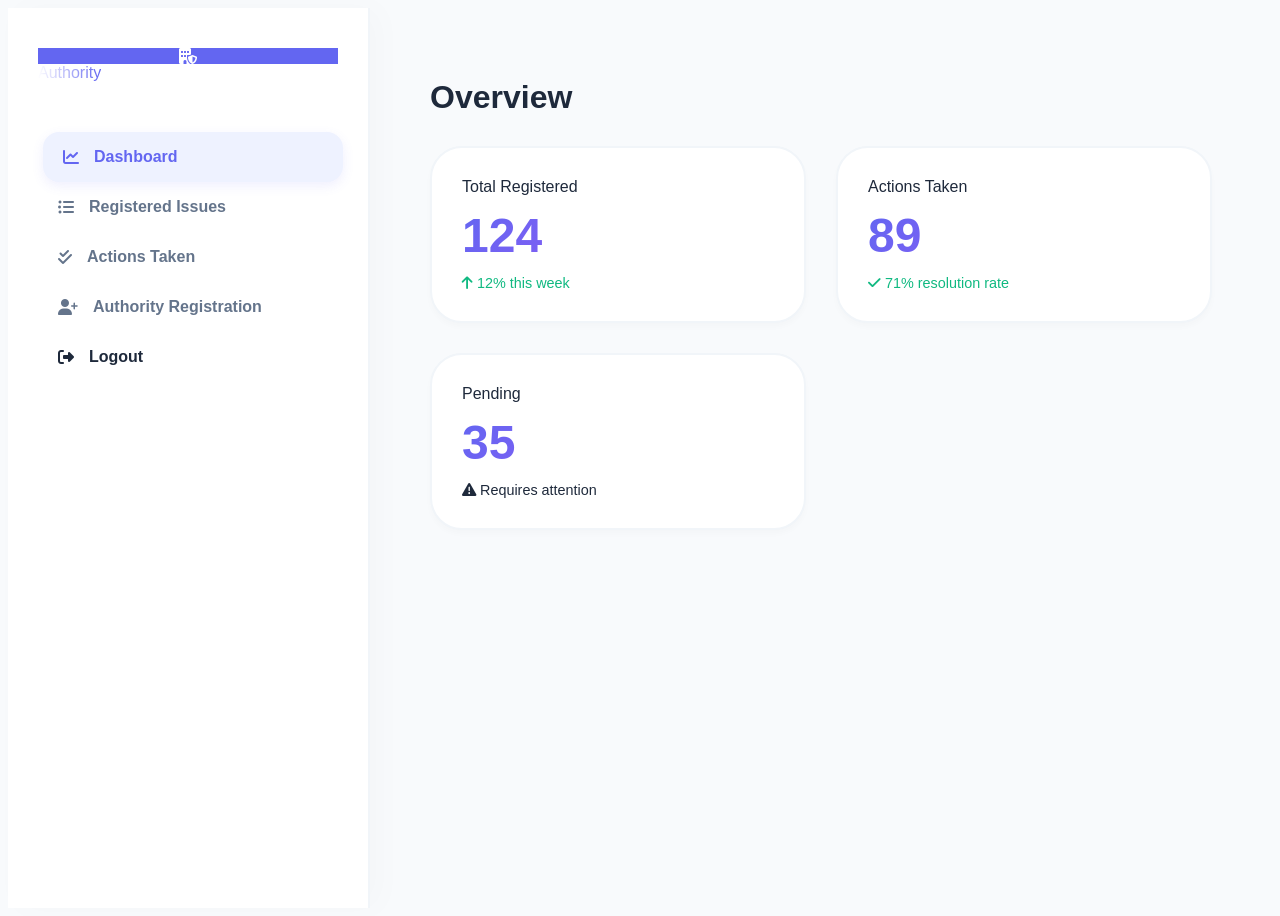
==== templates/authority.html @ a24447d0 "feat: initialize SafeVoice project structure with Flask backend and responsive dashboard UI componen" ====
<!DOCTYPE html>
<html lang="en">
<head>
    <meta charset="UTF-8">
    <meta name="viewport" content="width=device-width, initial-scale=1.0">
    <title>SafeVoice | Authority Portal</title>
    <link rel="stylesheet" href="{{ url_for('static', filename='css/style.css') }}">
    <link rel="stylesheet" href="https://cdnjs.cloudflare.com/ajax/libs/font-awesome/6.4.0/css/all.min.css">
    <style>
        :root {
            --auth-primary: #6366f1;
            --auth-secondary: #10b981;
            --sidebar-bg: #ffffff;
            --main-bg: #f8fafc;
            --primary-gradient: linear-gradient(135deg, #6366f1 0%, #a855f7 100%);
        }

        body {
            display: flex;
            min-height: 100vh;
            background: var(--main-bg);
            color: #1e293b;
            font-family: 'Outfit', sans-serif;
        }

        .sidebar {
            width: 300px;
            background: var(--sidebar-bg);
            border-right: 2px solid #f1f5f9;
            padding: 40px 30px;
            display: flex;
            flex-direction: column;
            gap: 50px;
            box-shadow: 10px 0 30px rgba(0,0,0,0.02);
            z-index: 10;
        }

        .main-content {
            flex: 1;
            padding: 50px 60px;
            overflow-y: auto;
            animation: fadeIn 0.8s ease-out;
        }

        .nav-item {
            display: flex;
            align-items: center;
            gap: 15px;
            padding: 16px 20px;
            border-radius: 16px;
            color: #64748b;
            text-decoration: none;
            transition: 0.4s cubic-bezier(0.4, 0, 0.2, 1);
            cursor: pointer;
            font-weight: 700;
        }

        .nav-item:hover, .nav-item.active {
            background: #f1f5f9;
            color: var(--auth-primary);
            transform: translateX(5px);
        }

        .nav-item.active {
            background: #eef2ff;
            box-shadow: 0 4px 12px rgba(99, 102, 241, 0.1);
        }

        .stats-grid {
            display: grid;
            grid-template-columns: repeat(auto-fit, minmax(260px, 1fr));
            gap: 30px;
            margin-bottom: 50px;
        }

        .stat-card {
            background: white;
            padding: 30px;
            border-radius: 32px;
            border: 2px solid #f1f5f9;
            display: flex;
            flex-direction: column;
            gap: 12px;
            transition: 0.4s;
            box-shadow: 0 4px 6px rgba(0,0,0,0.02);
        }

        .stat-card:hover {
            transform: translateY(-10px);
            box-shadow: 0 20px 40px rgba(0,0,0,0.05);
            border-color: #e2e8f0;
        }

        .stat-value {
            font-size: 3rem;
            font-weight: 900;
            background: var(--primary-gradient);
            -webkit-background-clip: text;
            -webkit-text-fill-color: transparent;
        }

        .section-card {
            background: white;
            border: 2px solid #f1f5f9;
            border-radius: 32px;
            padding: 30px;
            margin-bottom: 30px;
            box-shadow: 0 4px 6px rgba(0,0,0,0.02);
        }

        .action-btn {
            background: var(--primary-gradient);
            color: #fff;
            border: none;
            padding: 12px 25px;
            border-radius: 14px;
            cursor: pointer;
            font-weight: 800;
            transition: 0.3s;
            box-shadow: 0 8px 15px rgba(99, 102, 241, 0.2);
        }

        .action-btn:hover {
            transform: translateY(-3px);
            box-shadow: 0 12px 25px rgba(99, 102, 241, 0.3);
        }

        .reg-form input {
            background: #f8fafc;
            border: 2px solid #f1f5f9;
            padding: 14px;
            border-radius: 14px;
            color: #1e293b;
            margin-bottom: 15px;
            width: 100%;
            transition: 0.3s;
        }

        .reg-form input:focus {
            outline: none;
            border-color: var(--auth-primary);
            background: white;
        }

        .problem-item {
            display: flex;
            justify-content: space-between;
            align-items: center;
            padding: 25px;
            border-bottom: 2px solid #f1f5f9;
            transition: 0.3s;
        }

        .problem-item:last-child { border-bottom: none; }

        .problem-item:hover {
            background: #f8fafc;
        }
    </style>
</head>
<body>
    <div class="sidebar">
        <div class="logo-container">
            <div class="logo-img glass" style="background: var(--auth-primary); color: #fff; display: flex; align-items: center; justify-content: center;">
                <i class="fas fa-building-shield"></i>
            </div>
            <span class="logo-text" style="background: linear-gradient(90deg, #fff, var(--auth-primary)); -webkit-background-clip: text; -webkit-text-fill-color: transparent;">Authority</span>
        </div>

        <div class="nav-list">
            <div class="nav-item active" onclick="showSection('overview')">
                <i class="fas fa-chart-line"></i> Dashboard
            </div>
            <div class="nav-item" onclick="showSection('registered')">
                <i class="fas fa-list-ul"></i> Registered Issues
            </div>
            <div class="nav-item" onclick="showSection('actions')">
                <i class="fas fa-check-double"></i> Actions Taken
            </div>
            <div class="nav-item" onclick="showSection('registration')">
                <i class="fas fa-user-plus"></i> Authority Registration
            </div>
            <a href="/" class="nav-item" style="margin-top: auto; color: var(--danger)">
                <i class="fas fa-sign-out-alt"></i> Logout
            </a>
        </div>
    </div>

    <div class="main-content">
        <!-- Overview Section -->
        <div id="section-overview">
            <h1 style="margin-bottom: 30px;">Overview</h1>
            <div class="stats-grid">
                <div class="stat-card">
                    <span class="text-secondary">Total Registered</span>
                    <span class="stat-value">124</span>
                    <span style="color: var(--auth-secondary); font-size: 0.9rem;"><i class="fas fa-arrow-up"></i> 12% this week</span>
                </div>
                <div class="stat-card">
                    <span class="text-secondary">Actions Taken</span>
                    <span class="stat-value">89</span>
                    <span style="color: var(--auth-secondary); font-size: 0.9rem;"><i class="fas fa-check"></i> 71% resolution rate</span>
                </div>
                <div class="stat-card">
                    <span class="text-secondary">Pending</span>
                    <span class="stat-value">35</span>
                    <span style="color: var(--danger); font-size: 0.9rem;"><i class="fas fa-exclamation-triangle"></i> Requires attention</span>
                </div>
            </div>
        </div>

        <!-- Registered Problems -->
        <div id="section-registered" style="display: none;">
            <h1>Registered Problems</h1>
            <div class="section-card">
                <div class="problem-item">
                    <div>
                        <div class="id-tag">#SV-8293</div>
                        <h3>Broken Street Light in Ward 5</h3>
                        <p class="text-secondary">Submitted 2 hours ago • <i class="fas fa-heart" style="color: var(--accent-pink)"></i> 12 vouches</p>
                    </div>
                    <button class="action-btn" onclick="takeAction('#SV-8293')">Take Action</button>
                </div>
                <div class="problem-item">
                    <div>
                        <div class="id-tag">#SV-9012</div>
                        <h3>Pothole on Main Road</h3>
                        <p class="text-secondary">Submitted 1 day ago • <i class="fas fa-heart" style="color: var(--accent-pink)"></i> 56 vouches</p>
                    </div>
                    <button class="action-btn" onclick="takeAction('#SV-9012')">Take Action</button>
                </div>
            </div>
        </div>

        <!-- Actions Taken -->
        <div id="section-actions" style="display: none;">
            <h1>Actions Taken</h1>
            <div class="section-card">
                <div class="problem-item">
                    <div>
                        <div class="id-tag">#SV-7142</div>
                        <h3>Garbage Overflow fixed</h3>
                        <p class="text-secondary">Resolved May 1, 2026</p>
                    </div>
                    <span class="badge badge-resolved">RESOLVED</span>
                </div>
                <div class="problem-item">
                    <div>
                        <div class="id-tag">#SV-7654</div>
                        <h3>Park Bench Repaired</h3>
                        <p class="text-secondary">Resolved Apr 28, 2026</p>
                    </div>
                    <span class="badge badge-resolved">RESOLVED</span>
                </div>
            </div>
        </div>

        <!-- Authority Registration -->
        <div id="section-registration" style="display: none;">
            <h1>Register New Authority Account</h1>
            <div class="section-card reg-form" style="max-width: 500px;">
                <label>Official Name</label>
                <input type="text" placeholder="e.g. John Doe">
                <label>Department</label>
                <input type="text" placeholder="e.g. Public Works">
                <label>Official Email</label>
                <input type="email" placeholder="e.g. john@gov.in">
                <label>Access Code</label>
                <input type="password" placeholder="••••••••">
                <button class="submit-btn" onclick="alert('Authority Registered Successfully!')">Create Authority Account</button>
            </div>
        </div>
    </div>

    <script>
        function showSection(name) {
            // Hide all
            ['overview', 'registered', 'actions', 'registration'].forEach(s => {
                document.getElementById('section-' + s).style.display = 'none';
            });
            // Show target
            document.getElementById('section-' + name).style.display = 'block';
            
            // Update sidebar active state
            document.querySelectorAll('.nav-item').forEach(item => {
                item.classList.remove('active');
                if(item.innerText.toLowerCase().includes(name)) {
                    item.classList.add('active');
                }
            });
        }

        function takeAction(id) {
            alert('Action initiated for ' + id + '. Status updated to IN PROGRESS.');
            showSection('actions');
        }
    </script>
</body>
</html>
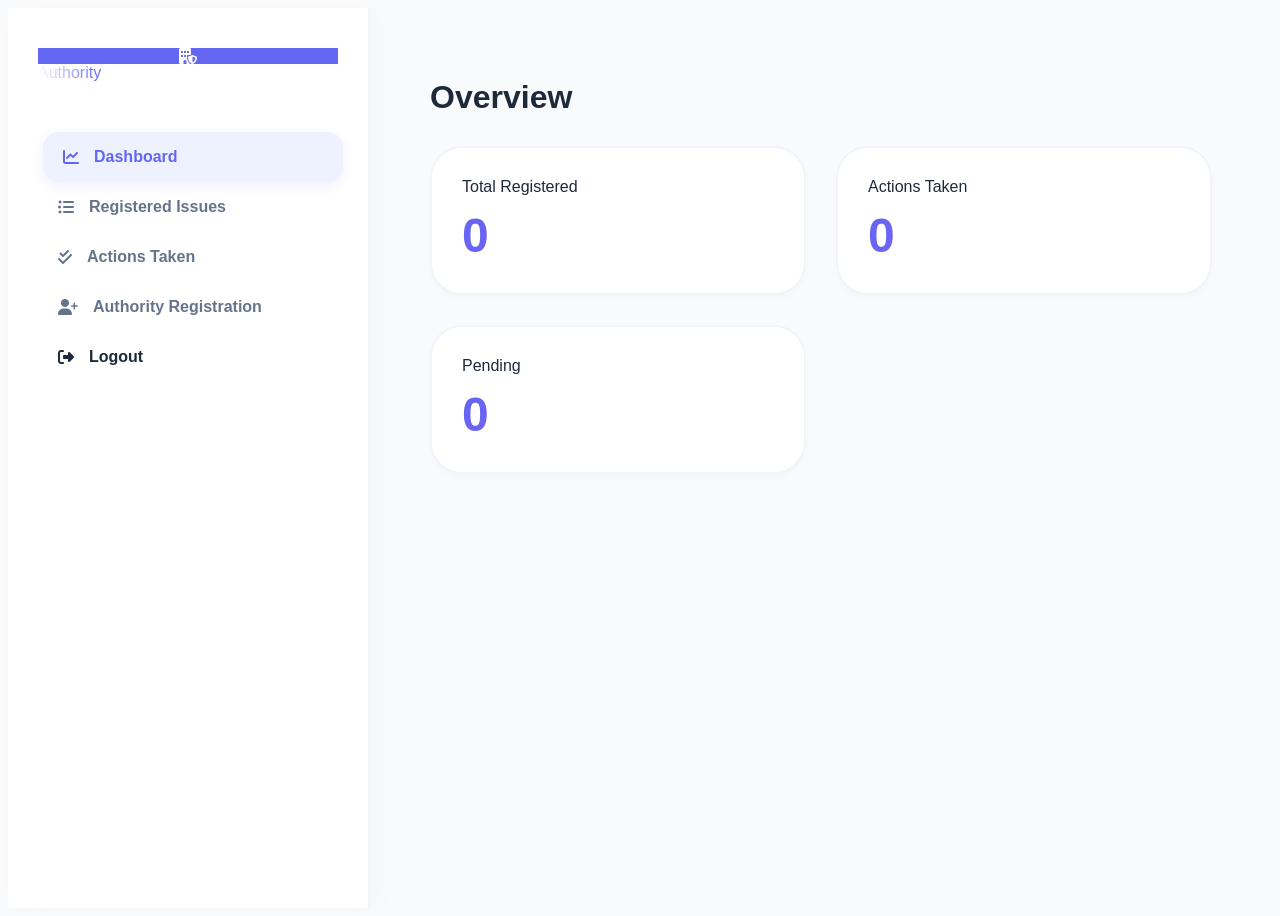
==== commit f3e805bc: "added seech to text API" ====
--- a/templates/authority.html
+++ b/templates/authority.html
@@ -193,65 +193,38 @@
             <div class="stats-grid">
                 <div class="stat-card">
                     <span class="text-secondary">Total Registered</span>
-                    <span class="stat-value">124</span>
-                    <span style="color: var(--auth-secondary); font-size: 0.9rem;"><i class="fas fa-arrow-up"></i> 12% this week</span>
+                    <span class="stat-value" id="stat-total">0</span>
                 </div>
                 <div class="stat-card">
                     <span class="text-secondary">Actions Taken</span>
-                    <span class="stat-value">89</span>
-                    <span style="color: var(--auth-secondary); font-size: 0.9rem;"><i class="fas fa-check"></i> 71% resolution rate</span>
+                    <span class="stat-value" id="stat-resolved">0</span>
                 </div>
                 <div class="stat-card">
                     <span class="text-secondary">Pending</span>
-                    <span class="stat-value">35</span>
-                    <span style="color: var(--danger); font-size: 0.9rem;"><i class="fas fa-exclamation-triangle"></i> Requires attention</span>
+                    <span class="stat-value" id="stat-pending">0</span>
                 </div>
             </div>
         </div>
 
         <!-- Registered Problems -->
         <div id="section-registered" style="display: none;">
-            <h1>Registered Problems</h1>
-            <div class="section-card">
-                <div class="problem-item">
-                    <div>
-                        <div class="id-tag">#SV-8293</div>
-                        <h3>Broken Street Light in Ward 5</h3>
-                        <p class="text-secondary">Submitted 2 hours ago • <i class="fas fa-heart" style="color: var(--accent-pink)"></i> 12 vouches</p>
-                    </div>
-                    <button class="action-btn" onclick="takeAction('#SV-8293')">Take Action</button>
-                </div>
-                <div class="problem-item">
-                    <div>
-                        <div class="id-tag">#SV-9012</div>
-                        <h3>Pothole on Main Road</h3>
-                        <p class="text-secondary">Submitted 1 day ago • <i class="fas fa-heart" style="color: var(--accent-pink)"></i> 56 vouches</p>
-                    </div>
-                    <button class="action-btn" onclick="takeAction('#SV-9012')">Take Action</button>
-                </div>
+            <div style="display: flex; justify-content: space-between; align-items: center; margin-bottom: 30px;">
+                <h1>Registered Problems</h1>
+                <input type="text" class="search-bar" placeholder="Search problems..." style="width: 300px; padding: 10px 20px; border-radius: 15px; border: 2px solid #f1f5f9;" onkeyup="filterIssues(this.value, 'registered-list')">
+            </div>
+            <div class="section-card" id="registered-list">
+                <!-- Data loaded here -->
             </div>
         </div>
 
         <!-- Actions Taken -->
         <div id="section-actions" style="display: none;">
-            <h1>Actions Taken</h1>
-            <div class="section-card">
-                <div class="problem-item">
-                    <div>
-                        <div class="id-tag">#SV-7142</div>
-                        <h3>Garbage Overflow fixed</h3>
-                        <p class="text-secondary">Resolved May 1, 2026</p>
-                    </div>
-                    <span class="badge badge-resolved">RESOLVED</span>
-                </div>
-                <div class="problem-item">
-                    <div>
-                        <div class="id-tag">#SV-7654</div>
-                        <h3>Park Bench Repaired</h3>
-                        <p class="text-secondary">Resolved Apr 28, 2026</p>
-                    </div>
-                    <span class="badge badge-resolved">RESOLVED</span>
-                </div>
+            <div style="display: flex; justify-content: space-between; align-items: center; margin-bottom: 30px;">
+                <h1>Actions Taken / Resolved</h1>
+                <input type="text" class="search-bar" placeholder="Search resolved..." style="width: 300px; padding: 10px 20px; border-radius: 15px; border: 2px solid #f1f5f9;" onkeyup="filterIssues(this.value, 'actions-list')">
+            </div>
+            <div class="section-card" id="actions-list">
+                <!-- Data loaded here -->
             </div>
         </div>
 
@@ -260,40 +233,172 @@
             <h1>Register New Authority Account</h1>
             <div class="section-card reg-form" style="max-width: 500px;">
                 <label>Official Name</label>
-                <input type="text" placeholder="e.g. John Doe">
+                <input type="text" id="reg-name" placeholder="e.g. John Doe">
                 <label>Department</label>
-                <input type="text" placeholder="e.g. Public Works">
+                <input type="text" id="reg-dept" placeholder="e.g. Public Works">
                 <label>Official Email</label>
-                <input type="email" placeholder="e.g. john@gov.in">
-                <label>Access Code</label>
-                <input type="password" placeholder="••••••••">
-                <button class="submit-btn" onclick="alert('Authority Registered Successfully!')">Create Authority Account</button>
+                <input type="email" id="reg-email" placeholder="e.g. john@gov.in">
+                <label>Password</label>
+                <input type="password" id="reg-pass" placeholder="••••••••">
+                <button class="submit-btn" onclick="registerAuthority()">Create Authority Account</button>
             </div>
         </div>
     </div>
 
+    <!-- Media Viewer Modal -->
+    <div id="media-viewer" class="modal" onclick="closeMediaViewer(event)" style="display: none; position: fixed; z-index: 2000; left: 0; top: 0; width: 100%; height: 100%; background: rgba(0,0,0,0.6); backdrop-filter: blur(8px); align-items: center; justify-content: center;">
+        <div class="modal-content" style="background: white; padding: 20px; border-radius: 32px; width: 90%; max-width: 800px; text-align: center; position: relative;" onclick="event.stopPropagation()">
+            <button onclick="closeMediaViewer()" style="position: absolute; top: -15px; right: -15px; background: #ef4444; color: white; border: none; width: 40px; height: 40px; border-radius: 50%; display: flex; align-items: center; justify-content: center; cursor: pointer; box-shadow: 0 4px 15px rgba(239, 68, 68, 0.4);">
+                <i class="fas fa-times"></i>
+            </button>
+            <div id="viewer-content" style="width: 100%; min-height: 200px; display: flex; align-items: center; justify-content: center;"></div>
+        </div>
+    </div>
+
     <script>
+        async function loadData() {
+            const res = await fetch('/api/grievances');
+            const data = await res.json();
+            
+            // Stats
+            document.getElementById('stat-total').innerText = data.length;
+            document.getElementById('stat-resolved').innerText = data.filter(r => r.status === 'Resolved').length;
+            document.getElementById('stat-pending').innerText = data.filter(r => r.status === 'Pending').length;
+
+            const registeredList = document.getElementById('registered-list');
+            registeredList.innerHTML = data.filter(r => r.status !== 'Resolved').map(r => `
+                <div class="problem-item" style="flex-direction: column; align-items: flex-start; gap: 15px;">
+                    <div style="width: 100%;">
+                        <div style="display: flex; justify-content: space-between; align-items: center;">
+                            <div class="id-tag">#${r.id}</div>
+                            <div style="display: flex; gap: 10px;">
+                                ${r.status === 'Pending' ? `<button class="action-btn" onclick="updateStatus('${r.id}', 'In Progress')">Take Action</button>` : ''}
+                                ${r.status === 'In Progress' ? `<button class="action-btn" style="background: var(--auth-secondary)" onclick="updateStatus('${r.id}', 'Resolved')">Resolve</button>` : ''}
+                            </div>
+                        </div>
+                        <h3 style="margin: 10px 0;">${r.type}</h3>
+                        <p>${r.content || '[Media Report]'}</p>
+                        
+                        ${r.transcriptions && r.transcriptions.length > 0 ? `
+                            <div style="background: #eef2ff; padding: 15px; border-radius: 12px; border-left: 4px solid var(--auth-primary); margin: 15px 0;">
+                                <p style="font-weight: 700; font-size: 0.8rem; color: var(--auth-primary); margin-bottom: 5px;"><i class="fas fa-file-alt"></i> AUDIO TRANSCRIPTION</p>
+                                <p style="font-style: italic; color: #475569;">"${r.transcriptions.join(' ')}"</p>
+                            </div>
+                        ` : ''}
+                        
+                        ${r.media && r.media.length > 0 ? `
+                            <div style="display: flex; gap: 10px; margin: 15px 0;">
+                                ${r.media.map(m => `
+                                    <div style="width: 80px; height: 80px; border-radius: 10px; border: 1px solid #e2e8f0; overflow: hidden; cursor: pointer; display: flex; align-items: center; justify-content: center; background: #f8fafc;" onclick="openMedia('${m.url}', '${m.type}')">
+                                        ${m.type === 'image' ? `<img src="${m.url}" style="width: 100%; height: 100%; object-fit: cover;">` : 
+                                          m.type === 'video' ? `<i class="fas fa-video"></i>` : `<i class="fas fa-microphone"></i>`}
+                                    </div>
+                                `).join('')}
+                            </div>
+                        ` : ''}
+
+                        <p class="text-secondary" style="font-size: 0.8rem; margin-top: 10px;">Submitted: ${r.timestamp} • <i class="fas fa-heart"></i> ${r.verification_count} vouches</p>
+                        <p class="text-secondary" style="font-size: 0.8rem;"><i class="fas fa-map-marker-alt"></i> ${r.location}</p>
+                    </div>
+                </div>
+            `).join('') || '<p style="text-align: center; padding: 20px;">No pending issues.</p>';
+
+            // Actions List (Resolved)
+            const actionsList = document.getElementById('actions-list');
+            actionsList.innerHTML = data.filter(r => r.status === 'Resolved').map(r => `
+                <div class="problem-item">
+                    <div>
+                        <div class="id-tag">#${r.id}</div>
+                        <h3>${r.type}</h3>
+                        <p class="text-secondary">Resolved on ${r.timestamp}</p>
+                    </div>
+                    <span class="badge badge-resolved">RESOLVED</span>
+                </div>
+            `).join('') || '<p style="text-align: center; padding: 20px;">No resolved issues yet.</p>';
+        }
+
+        function openMedia(url, type) {
+            const viewer = document.getElementById('media-viewer');
+            const content = document.getElementById('viewer-content');
+            
+            if (type === 'image') {
+                content.innerHTML = `<img src="${url}" style="max-width: 100%; max-height: 80vh; border-radius: 10px;">`;
+            } else if (type === 'video') {
+                content.innerHTML = `<video src="${url}" controls autoplay style="max-width: 100%; max-height: 80vh; border-radius: 10px;"></video>`;
+            } else if (type === 'voice') {
+                content.innerHTML = `
+                    <div style="text-align: center; width: 100%;">
+                        <i class="fas fa-microphone fa-4x" style="color: #6366f1; margin-bottom: 20px;"></i>
+                        <audio src="${url}" controls autoplay style="width: 100%;"></audio>
+                    </div>`;
+            } else {
+                window.open(url);
+                return;
+            }
+            viewer.style.display = 'flex';
+        }
+
+        function closeMediaViewer() {
+            const viewer = document.getElementById('media-viewer');
+            const content = document.getElementById('viewer-content');
+            content.innerHTML = '';
+            viewer.style.display = 'none';
+        }
+
+        async function updateStatus(id, newStatus) {
+            const res = await fetch('/api/update_status', {
+                method: 'POST',
+                headers: { 'Content-Type': 'application/json' },
+                body: JSON.stringify({ id, status: newStatus })
+            });
+            if (await res.json().then(d => d.success)) {
+                loadData();
+            }
+        }
+
+        async function registerAuthority() {
+            const email = document.getElementById('reg-email').value;
+            const password = document.getElementById('reg-pass').value;
+            const name = document.getElementById('reg-name').value;
+            const dept = document.getElementById('reg-dept').value;
+
+            const res = await fetch('/api/auth', {
+                method: 'POST',
+                headers: { 'Content-Type': 'application/json' },
+                body: JSON.stringify({ email, password, name, dept, role: 'authority', action: 'signup' })
+            });
+            const data = await res.json();
+            if (data.success) {
+                alert('Authority Registered Successfully!');
+            } else {
+                alert(data.message);
+            }
+        }
+
         function showSection(name) {
-            // Hide all
             ['overview', 'registered', 'actions', 'registration'].forEach(s => {
                 document.getElementById('section-' + s).style.display = 'none';
             });
-            // Show target
             document.getElementById('section-' + name).style.display = 'block';
             
-            // Update sidebar active state
             document.querySelectorAll('.nav-item').forEach(item => {
                 item.classList.remove('active');
-                if(item.innerText.toLowerCase().includes(name)) {
-                    item.classList.add('active');
-                }
+                if(item.innerText.toLowerCase().includes(name)) item.classList.add('active');
             });
-        }
-
-        function takeAction(id) {
-            alert('Action initiated for ' + id + '. Status updated to IN PROGRESS.');
-            showSection('actions');
-        }
+
+            if (name !== 'registration') loadData();
+        }
+
+        function filterIssues(query, containerId) {
+            const container = document.getElementById(containerId);
+            const items = container.querySelectorAll('.problem-item');
+            items.forEach(item => {
+                item.style.display = item.innerText.toLowerCase().includes(query.toLowerCase()) ? 'flex' : 'none';
+            });
+        }
+
+        // Initial load
+        window.onload = () => loadData();
     </script>
 </body>
 </html>
